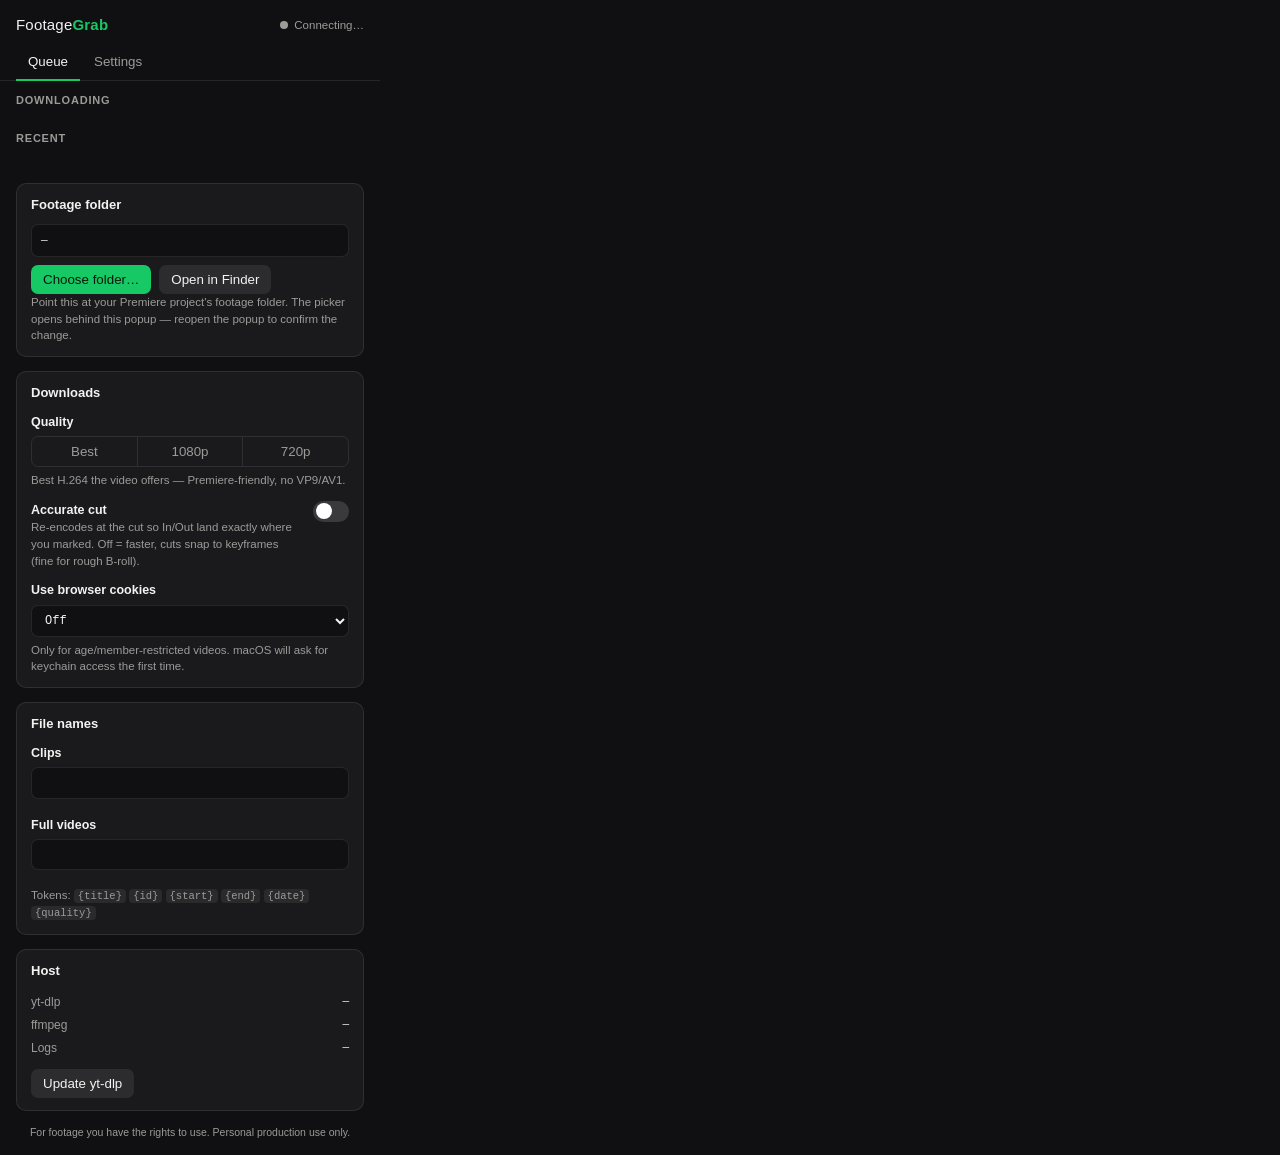
==== extension/popup/popup.html @ 8670ed6f "feat: FootageGrab MVP — mark In/Out on YouTube, grab clips to Premiere footage folder MV3 extension " ====
<!DOCTYPE html>
<html lang="en">
<head>
  <meta charset="utf-8">
  <title>FootageGrab</title>
  <link rel="stylesheet" href="popup.css">
</head>
<body>
  <header class="hdr">
    <div class="brand">Footage<b>Grab</b></div>
    <div class="host-status" id="host-status">
      <span class="dot" id="status-dot"></span>
      <span id="status-text">Connecting…</span>
    </div>
  </header>

  <nav class="tabs" role="tablist">
    <button class="tab active" data-tab="queue" role="tab">Queue</button>
    <button class="tab" data-tab="settings" role="tab">Settings</button>
  </nav>

  <main id="view-queue" class="view">
    <section>
      <h2>Downloading</h2>
      <div id="active-list" class="list"></div>
    </section>
    <section>
      <h2>Recent</h2>
      <div id="recent-list" class="list"></div>
    </section>
  </main>

  <main id="view-settings" class="view" hidden>
    <section id="setup-help" class="card card-warn" hidden>
      <div class="card-title">Host not reachable</div>
      <ol class="steps">
        <li>Run <code>install/install.sh</code> from the FootageGrab folder</li>
        <li>Quit the browser fully (⌘Q) and reopen it</li>
        <li>Reopen this popup</li>
      </ol>
    </section>

    <section class="card">
      <div class="card-title">Footage folder</div>
      <div class="folder-row">
        <code id="folder-path" class="folder-path">—</code>
      </div>
      <div class="row-actions">
        <button id="choose-folder" class="btn">Choose folder…</button>
        <button id="open-folder" class="btn btn-ghost">Open in Finder</button>
      </div>
      <p class="hint">Point this at your Premiere project's footage folder. The picker
      opens behind this popup — reopen the popup to confirm the change.</p>
    </section>

    <section class="card">
      <div class="card-title">Downloads</div>
      <div class="field">
        <label>Quality</label>
        <div class="seg" id="quality-seg">
          <button data-q="best">Best</button>
          <button data-q="1080">1080p</button>
          <button data-q="720">720p</button>
        </div>
        <p class="hint">Best H.264 the video offers — Premiere-friendly, no VP9/AV1.</p>
      </div>
      <div class="field field-row">
        <div>
          <label for="accurate-toggle">Accurate cut</label>
          <p class="hint">Re-encodes at the cut so In/Out land exactly where you marked.
          Off = faster, cuts snap to keyframes (fine for rough B-roll).</p>
        </div>
        <input type="checkbox" id="accurate-toggle" class="switch">
      </div>
      <div class="field">
        <label for="cookies-select">Use browser cookies</label>
        <select id="cookies-select">
          <option value="none">Off</option>
          <option value="chrome">Chrome</option>
          <option value="brave">Brave</option>
          <option value="chromium">Chromium</option>
          <option value="edge">Edge</option>
        </select>
        <p class="hint">Only for age/member-restricted videos. macOS will ask for
        keychain access the first time.</p>
      </div>
    </section>

    <section class="card">
      <div class="card-title">File names</div>
      <div class="field">
        <label for="tpl-segment">Clips</label>
        <input type="text" id="tpl-segment" spellcheck="false">
        <code class="preview" id="tpl-segment-preview"></code>
      </div>
      <div class="field">
        <label for="tpl-full">Full videos</label>
        <input type="text" id="tpl-full" spellcheck="false">
        <code class="preview" id="tpl-full-preview"></code>
      </div>
      <p class="hint">Tokens: <code>{title}</code> <code>{id}</code> <code>{start}</code>
      <code>{end}</code> <code>{date}</code> <code>{quality}</code></p>
    </section>

    <section class="card">
      <div class="card-title">Host</div>
      <div class="kv"><span>yt-dlp</span><code id="ytdlp-version">—</code></div>
      <div class="kv"><span>ffmpeg</span><code id="ffmpeg-version">—</code></div>
      <div class="kv"><span>Logs</span><code id="logs-path" class="wrap">—</code></div>
      <div class="row-actions">
        <button id="update-ytdlp" class="btn btn-ghost">Update yt-dlp</button>
      </div>
      <pre id="update-output" class="update-output" hidden></pre>
    </section>

    <p class="legal">For footage you have the rights to use. Personal production use only.</p>
  </main>

  <div id="save-tick" class="save-tick" hidden>Saved</div>

  <script type="module" src="popup.js"></script>
</body>
</html>
---- extension/popup/popup.css ----
/* FootageGrab popup — same design language as the player chrome:
   dark slate, monospace timecode, green In / amber Out accents. */

:root {
  --in: #17c964;
  --out: #f5a524;
  --bg: #101012;
  --panel: #1a1a1d;
  --line: rgba(255, 255, 255, 0.09);
  --text: #f2f2f0;
  --dim: #9b9b97;
  --danger: #ff5c77;
  --mono: "SF Mono", ui-monospace, Menlo, monospace;
}

* { box-sizing: border-box; margin: 0; padding: 0; }

body {
  width: 380px;
  max-height: 580px;
  overflow-y: auto;
  background: var(--bg);
  color: var(--text);
  font: 400 13px/1.45 Roboto, -apple-system, Arial, sans-serif;
}

/* ---- header ---- */

.hdr {
  display: flex;
  align-items: center;
  justify-content: space-between;
  padding: 14px 16px 10px;
}
.brand {
  font-size: 15px;
  font-weight: 400;
  letter-spacing: 0.2px;
}
.brand b { color: var(--in); font-weight: 700; }

.host-status {
  display: flex;
  align-items: center;
  gap: 6px;
  font-size: 11.5px;
  color: var(--dim);
}
.dot {
  width: 8px; height: 8px;
  border-radius: 50%;
  background: var(--dim);
}
.dot.ok { background: var(--in); box-shadow: 0 0 6px rgba(23, 201, 100, 0.6); }
.dot.down { background: var(--danger); }

/* ---- tabs ---- */

.tabs {
  display: flex;
  gap: 2px;
  padding: 0 16px;
  border-bottom: 1px solid var(--line);
}
.tab {
  background: none;
  border: none;
  color: var(--dim);
  font: 600 12.5px/1 inherit;
  font-family: inherit;
  padding: 8px 12px 10px;
  cursor: pointer;
  border-bottom: 2px solid transparent;
  margin-bottom: -1px;
}
.tab.active { color: var(--text); border-bottom-color: var(--in); }

/* ---- views ---- */

.view { padding: 12px 16px 16px; display: grid; gap: 14px; }
section h2 {
  font-size: 11px;
  font-weight: 700;
  text-transform: uppercase;
  letter-spacing: 0.8px;
  color: var(--dim);
  margin-bottom: 8px;
}

.card {
  background: var(--panel);
  border: 1px solid var(--line);
  border-radius: 10px;
  padding: 12px 14px;
}
.card-title { font-weight: 700; font-size: 13px; margin-bottom: 10px; }
.card-warn { border-color: rgba(245, 165, 36, 0.5); }
.card-warn .card-title { color: var(--out); }
.steps { padding-left: 18px; display: grid; gap: 4px; color: var(--dim); }
.steps code { color: var(--text); }

/* ---- queue lists ---- */

.list { display: grid; gap: 6px; }
.empty {
  color: var(--dim);
  font-size: 12.5px;
  padding: 14px 12px;
  background: var(--panel);
  border: 1px dashed var(--line);
  border-radius: 10px;
  text-align: center;
}

.job {
  background: var(--panel);
  border: 1px solid var(--line);
  border-radius: 10px;
  padding: 9px 12px;
  display: grid;
  gap: 3px;
}
.job-top { display: flex; align-items: center; gap: 8px; }
.job-title {
  flex: 1;
  font-weight: 600;
  font-size: 12.5px;
  white-space: nowrap;
  overflow: hidden;
  text-overflow: ellipsis;
}
.job-meta { font: 500 11px/1.4 var(--mono); color: var(--dim); }
.job-status { font-size: 11.5px; color: var(--dim); }
.job-status.ok { color: var(--in); }
.job-status.err { color: var(--danger); }

.bar {
  height: 3px;
  border-radius: 2px;
  background: rgba(255, 255, 255, 0.10);
  overflow: hidden;
  margin-top: 4px;
}
.bar-fill {
  height: 100%;
  background: linear-gradient(90deg, var(--in), var(--out));
  transition: width 0.3s ease;
}
.bar-indeterminate .bar-fill { width: 35%; animation: slide 1.2s ease-in-out infinite; }
@keyframes slide { 0% { margin-left: -35%; } 100% { margin-left: 100%; } }

/* ---- buttons & controls ---- */

.btn {
  font: 600 12px/1 inherit;
  font-family: inherit;
  background: var(--in);
  color: #08160d;
  border: none;
  border-radius: 7px;
  padding: 7px 12px;
  cursor: pointer;
}
.btn:hover { filter: brightness(1.1); }
.btn-ghost {
  background: rgba(255, 255, 255, 0.08);
  color: var(--text);
}
.btn-ghost:hover { background: rgba(255, 255, 255, 0.15); filter: none; }
.btn-mini {
  font: 600 11px/1 inherit;
  font-family: inherit;
  background: rgba(255, 255, 255, 0.08);
  color: var(--text);
  border: none;
  border-radius: 6px;
  padding: 5px 8px;
  cursor: pointer;
}
.btn-mini:hover { background: rgba(255, 255, 255, 0.15); }

.row-actions { display: flex; gap: 8px; margin-top: 8px; }

.field { display: grid; gap: 5px; margin-bottom: 12px; }
.field:last-child { margin-bottom: 0; }
.field-row {
  display: flex;
  align-items: flex-start;
  justify-content: space-between;
  gap: 12px;
}
.field label { font-weight: 600; font-size: 12.5px; }
.hint { color: var(--dim); font-size: 11.5px; line-height: 1.45; }
.hint code {
  font-family: var(--mono);
  font-size: 10.5px;
  background: rgba(255, 255, 255, 0.07);
  border-radius: 4px;
  padding: 1px 4px;
}

input[type="text"], select {
  background: var(--bg);
  border: 1px solid var(--line);
  border-radius: 7px;
  color: var(--text);
  font: 500 12px/1.3 var(--mono);
  padding: 7px 9px;
  width: 100%;
}
input[type="text"]:focus, select:focus { outline: 1px solid var(--in); }

.preview { font: 500 10.5px/1.4 var(--mono); color: var(--dim); word-break: break-all; }

.seg { display: flex; border: 1px solid var(--line); border-radius: 7px; overflow: hidden; }
.seg button {
  flex: 1;
  background: none;
  border: none;
  color: var(--dim);
  font: 600 12px/1 inherit;
  font-family: inherit;
  padding: 7px 0;
  cursor: pointer;
}
.seg button + button { border-left: 1px solid var(--line); }
.seg button.active { background: rgba(23, 201, 100, 0.15); color: var(--in); }

.switch {
  appearance: none;
  width: 36px; height: 21px;
  border-radius: 11px;
  background: rgba(255, 255, 255, 0.14);
  position: relative;
  cursor: pointer;
  flex-shrink: 0;
  transition: background 0.15s ease;
}
.switch::after {
  content: "";
  position: absolute;
  top: 2.5px; left: 3px;
  width: 16px; height: 16px;
  border-radius: 50%;
  background: #fff;
  transition: transform 0.15s ease;
}
.switch:checked { background: var(--in); }
.switch:checked::after { transform: translateX(14px); }

.folder-path {
  display: block;
  font: 500 11px/1.5 var(--mono);
  color: var(--text);
  background: var(--bg);
  border: 1px solid var(--line);
  border-radius: 7px;
  padding: 7px 9px;
  word-break: break-all;
}

.kv {
  display: flex;
  justify-content: space-between;
  gap: 10px;
  padding: 3px 0;
  font-size: 12px;
}
.kv span { color: var(--dim); }
.kv code { font: 500 11px/1.4 var(--mono); text-align: right; }
.kv code.wrap { word-break: break-all; }

.update-output {
  margin-top: 8px;
  font: 400 10.5px/1.5 var(--mono);
  color: var(--dim);
  background: var(--bg);
  border-radius: 7px;
  padding: 8px;
  white-space: pre-wrap;
  word-break: break-word;
  max-height: 120px;
  overflow-y: auto;
}

.legal { color: var(--dim); font-size: 10.5px; text-align: center; }

.save-tick {
  position: fixed;
  bottom: 12px;
  right: 14px;
  background: var(--in);
  color: #08160d;
  font: 700 11px/1 Roboto, Arial, sans-serif;
  border-radius: 6px;
  padding: 6px 10px;
  animation: fade 1.6s ease forwards;
}
@keyframes fade { 0%, 60% { opacity: 1; } 100% { opacity: 0; } }

@media (prefers-reduced-motion: reduce) {
  .bar-indeterminate .bar-fill { animation: none; }
}
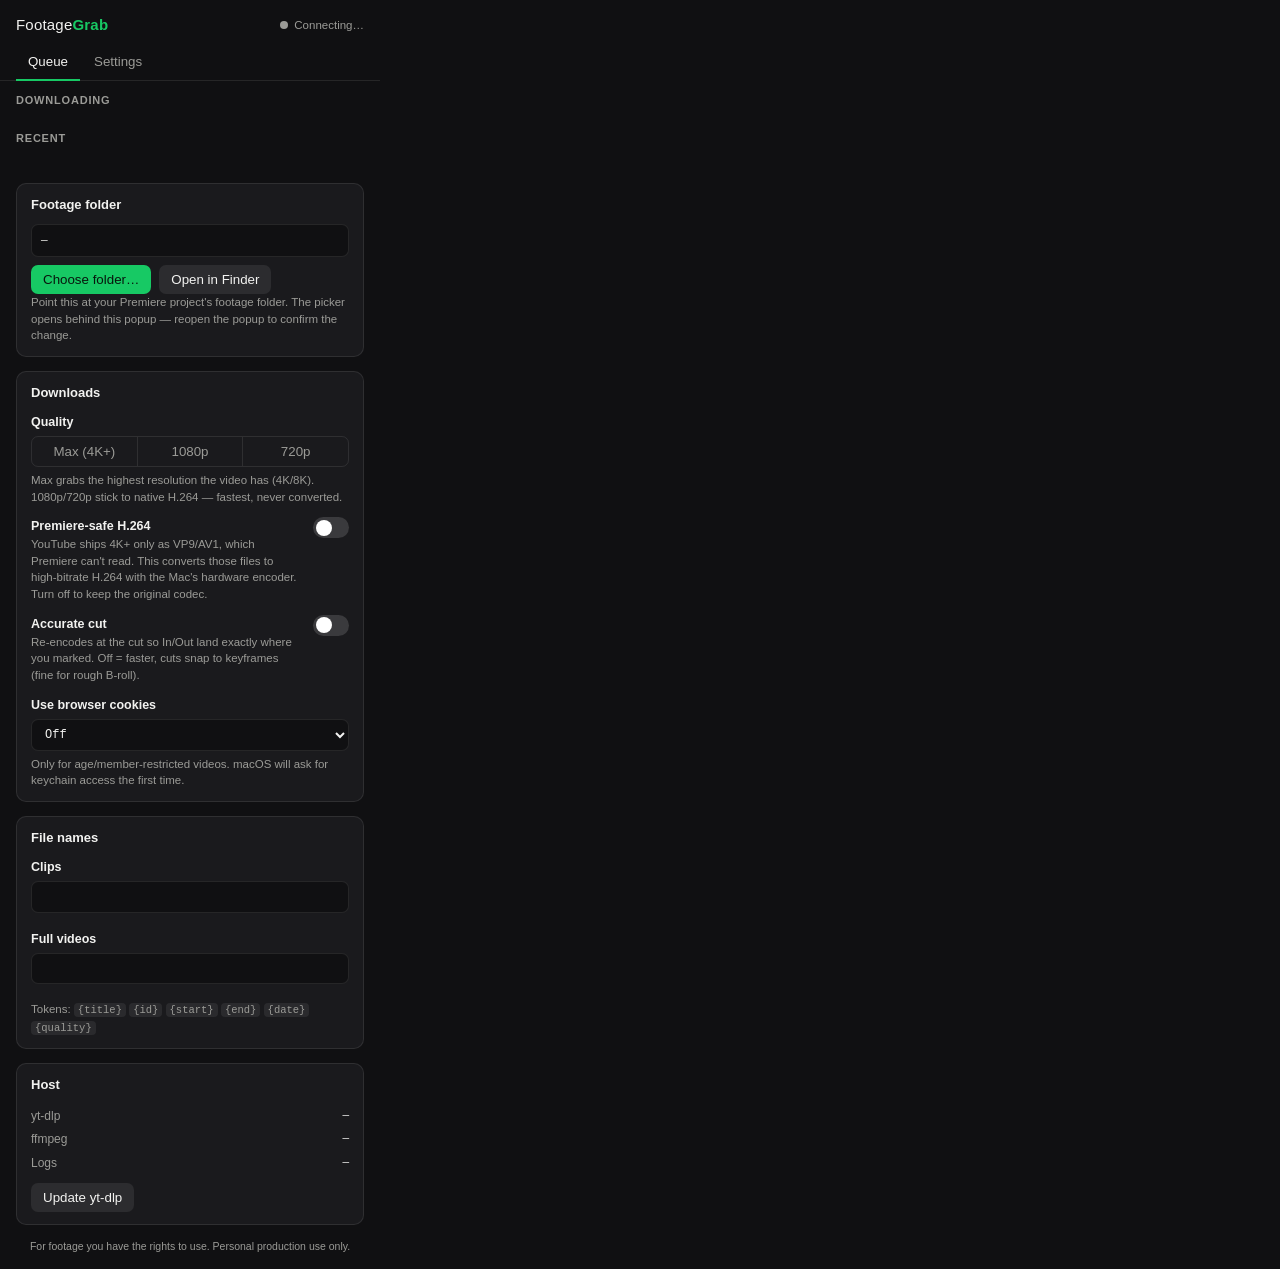
==== commit 7bbf17ab: "feat(quality): true 4K+ downloads with automatic Premiere-safe H.264 conversion Max quality tier tak" ====
--- a/extension/popup/popup.html
+++ b/extension/popup/popup.html
@@ -58,11 +58,21 @@
       <div class="field">
         <label>Quality</label>
         <div class="seg" id="quality-seg">
-          <button data-q="best">Best</button>
+          <button data-q="max">Max (4K+)</button>
           <button data-q="1080">1080p</button>
           <button data-q="720">720p</button>
         </div>
-        <p class="hint">Best H.264 the video offers — Premiere-friendly, no VP9/AV1.</p>
+        <p class="hint">Max grabs the highest resolution the video has (4K/8K).
+        1080p/720p stick to native H.264 — fastest, never converted.</p>
+      </div>
+      <div class="field field-row">
+        <div>
+          <label for="compat-toggle">Premiere-safe H.264</label>
+          <p class="hint">YouTube ships 4K+ only as VP9/AV1, which Premiere can't
+          read. This converts those files to high-bitrate H.264 with the Mac's
+          hardware encoder. Turn off to keep the original codec.</p>
+        </div>
+        <input type="checkbox" id="compat-toggle" class="switch">
       </div>
       <div class="field field-row">
         <div>
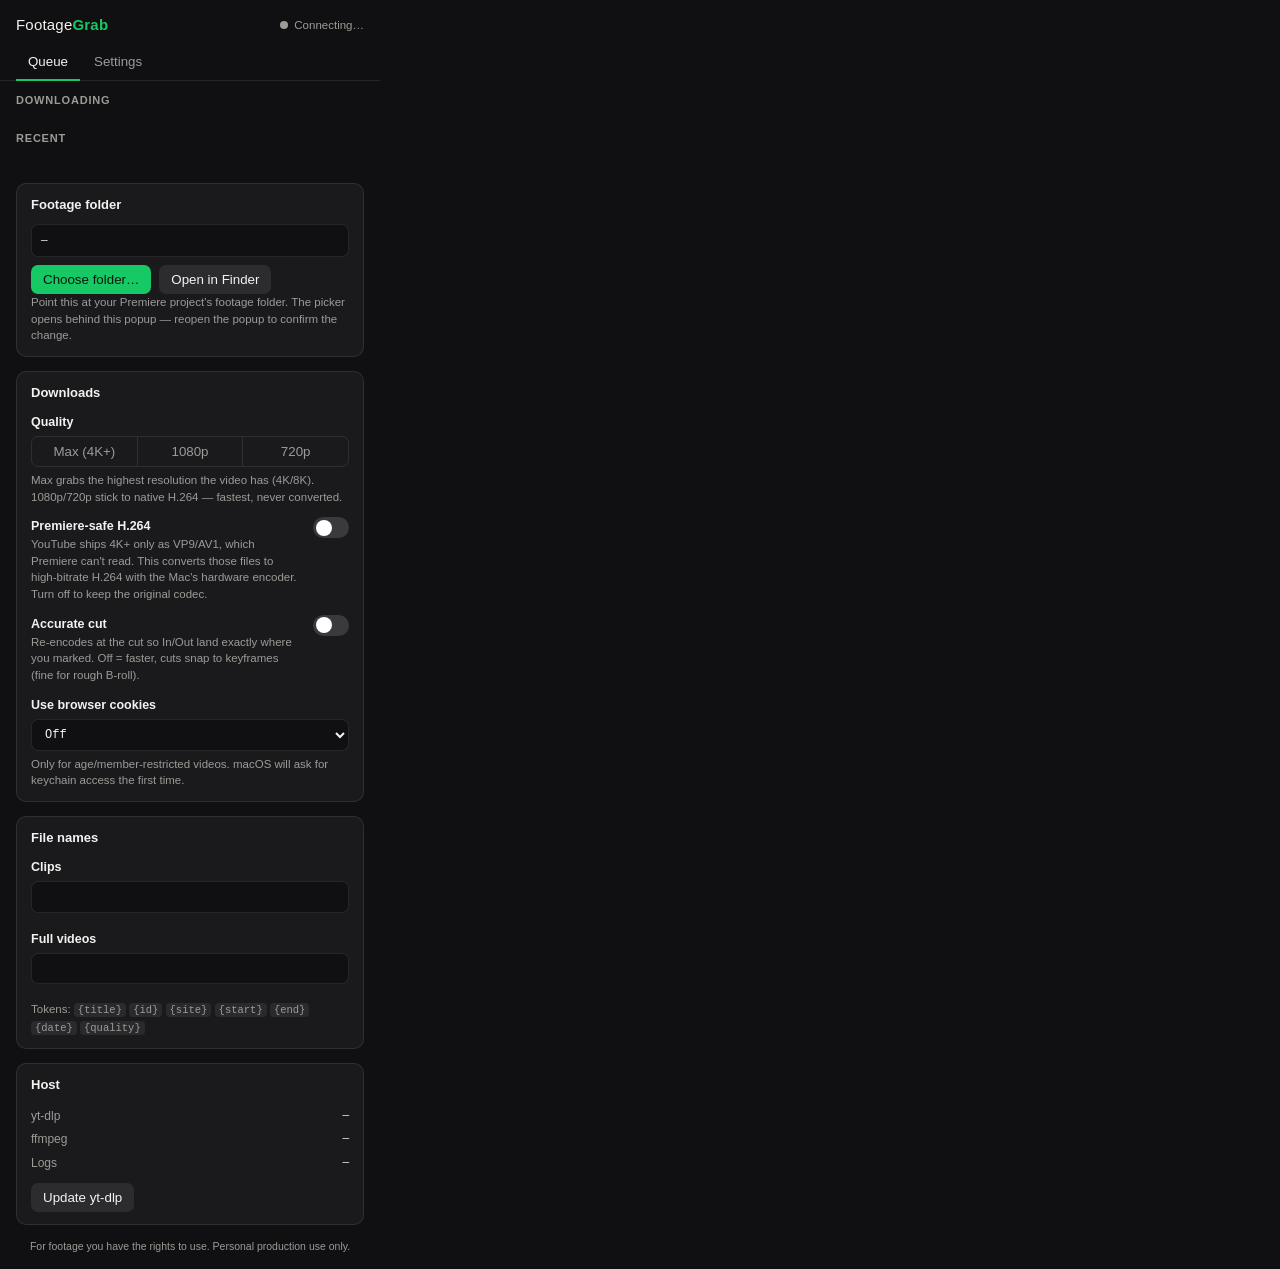
==== commit 86118358: "feat(multisite): one-click grabs from X, Reddit, TikTok, Instagram and any yt-dlp site Generic surfa" ====
--- a/extension/popup/popup.html
+++ b/extension/popup/popup.html
@@ -20,6 +20,15 @@
   </nav>
 
   <main id="view-queue" class="view">
+    <section id="grab-page" hidden>
+      <div class="grab-row">
+        <div class="grab-info">
+          <div class="grab-label">Grab this page</div>
+          <code id="grab-host" class="grab-host">—</code>
+        </div>
+        <button id="grab-page-btn" class="btn">Grab</button>
+      </div>
+    </section>
     <section>
       <h2>Downloading</h2>
       <div id="active-list" class="list"></div>
@@ -108,8 +117,8 @@
         <input type="text" id="tpl-full" spellcheck="false">
         <code class="preview" id="tpl-full-preview"></code>
       </div>
-      <p class="hint">Tokens: <code>{title}</code> <code>{id}</code> <code>{start}</code>
-      <code>{end}</code> <code>{date}</code> <code>{quality}</code></p>
+      <p class="hint">Tokens: <code>{title}</code> <code>{id}</code> <code>{site}</code>
+      <code>{start}</code> <code>{end}</code> <code>{date}</code> <code>{quality}</code></p>
     </section>
 
     <section class="card">
--- a/extension/popup/popup.css
+++ b/extension/popup/popup.css
@@ -99,6 +99,27 @@
 .steps { padding-left: 18px; display: grid; gap: 4px; color: var(--dim); }
 .steps code { color: var(--text); }
 
+/* ---- grab this page ---- */
+
+.grab-row {
+  display: flex;
+  align-items: center;
+  gap: 10px;
+  background: var(--panel);
+  border: 1px solid rgba(23, 201, 100, 0.35);
+  border-radius: 10px;
+  padding: 10px 12px;
+}
+.grab-info { flex: 1; min-width: 0; display: grid; gap: 2px; }
+.grab-label { font-weight: 700; font-size: 12.5px; }
+.grab-host {
+  font: 500 11px/1.3 var(--mono);
+  color: var(--dim);
+  white-space: nowrap;
+  overflow: hidden;
+  text-overflow: ellipsis;
+}
+
 /* ---- queue lists ---- */
 
 .list { display: grid; gap: 6px; }
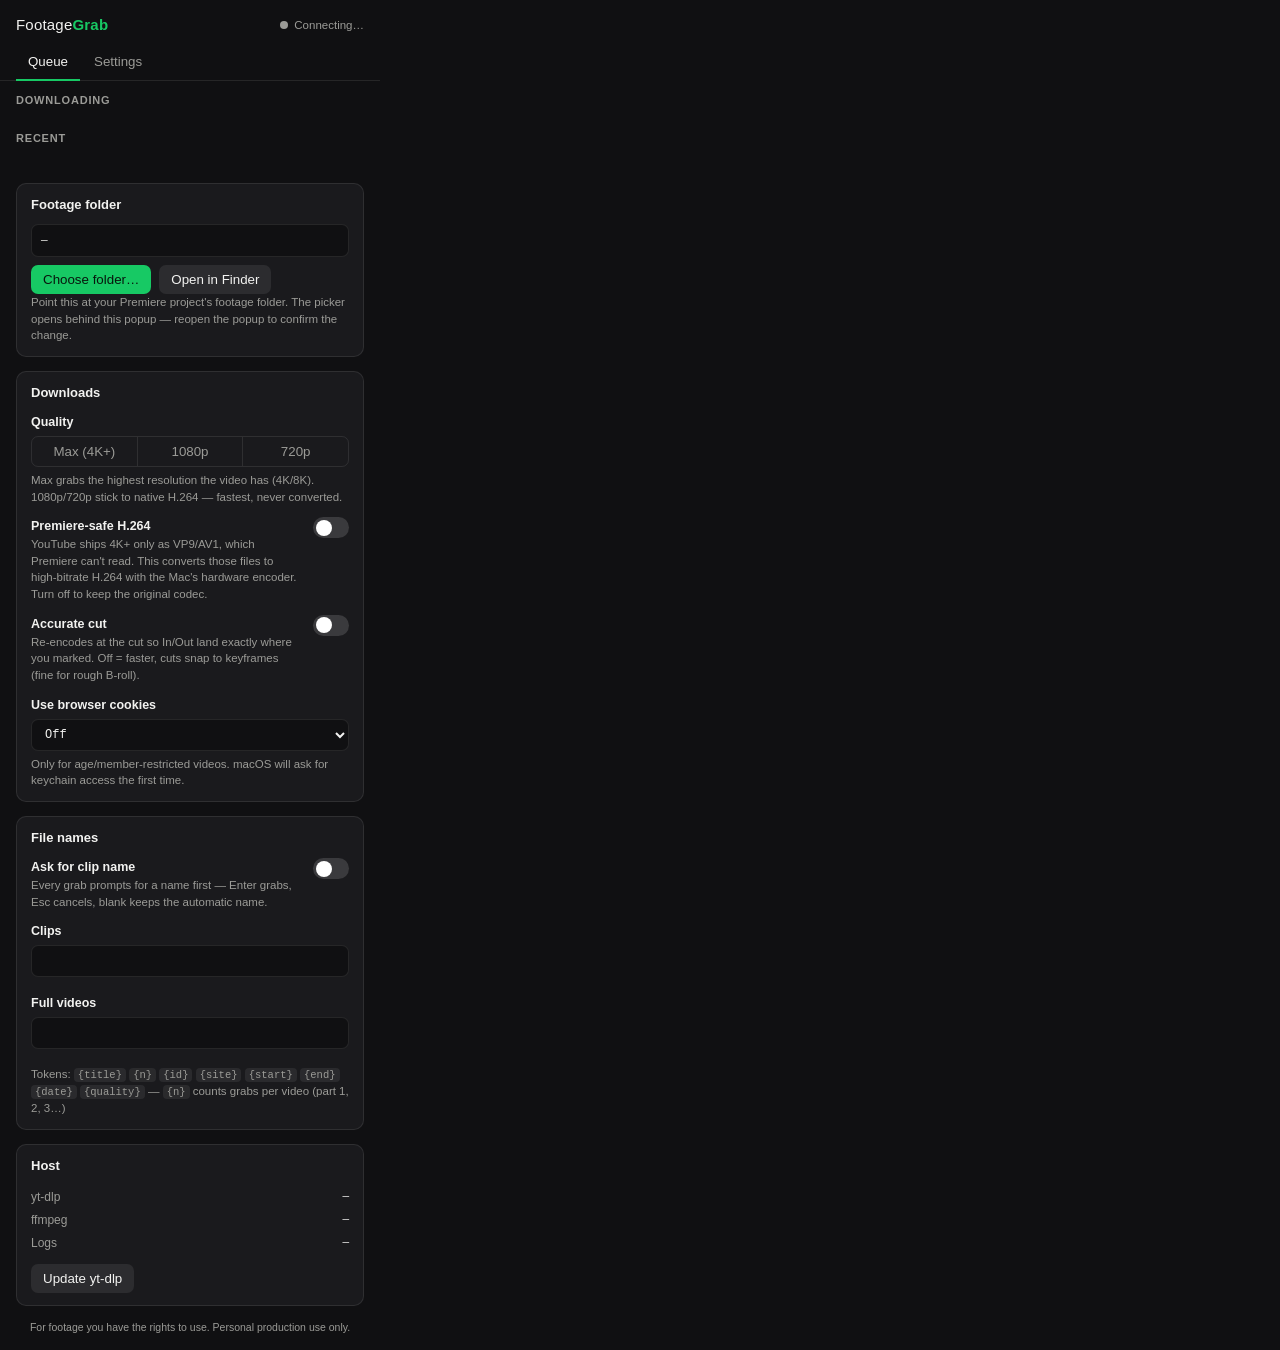
==== commit 45b29e39: "feat(naming): grab-time custom names, per-video part numbers, human filenames - 'Ask for clip name' " ====
--- a/extension/popup/popup.html
+++ b/extension/popup/popup.html
@@ -25,6 +25,8 @@
         <div class="grab-info">
           <div class="grab-label">Grab this page</div>
           <code id="grab-host" class="grab-host">—</code>
+          <input type="text" id="grab-name" placeholder="Clip name (optional)"
+                 spellcheck="false" hidden>
         </div>
         <button id="grab-page-btn" class="btn">Grab</button>
       </div>
@@ -107,6 +109,14 @@
 
     <section class="card">
       <div class="card-title">File names</div>
+      <div class="field field-row">
+        <div>
+          <label for="asknames-toggle">Ask for clip name</label>
+          <p class="hint">Every grab prompts for a name first — Enter grabs,
+          Esc cancels, blank keeps the automatic name.</p>
+        </div>
+        <input type="checkbox" id="asknames-toggle" class="switch">
+      </div>
       <div class="field">
         <label for="tpl-segment">Clips</label>
         <input type="text" id="tpl-segment" spellcheck="false">
@@ -117,8 +127,9 @@
         <input type="text" id="tpl-full" spellcheck="false">
         <code class="preview" id="tpl-full-preview"></code>
       </div>
-      <p class="hint">Tokens: <code>{title}</code> <code>{id}</code> <code>{site}</code>
-      <code>{start}</code> <code>{end}</code> <code>{date}</code> <code>{quality}</code></p>
+      <p class="hint">Tokens: <code>{title}</code> <code>{n}</code> <code>{id}</code>
+      <code>{site}</code> <code>{start}</code> <code>{end}</code> <code>{date}</code>
+      <code>{quality}</code> — <code>{n}</code> counts grabs per video (part 1, 2, 3…)</p>
     </section>
 
     <section class="card">
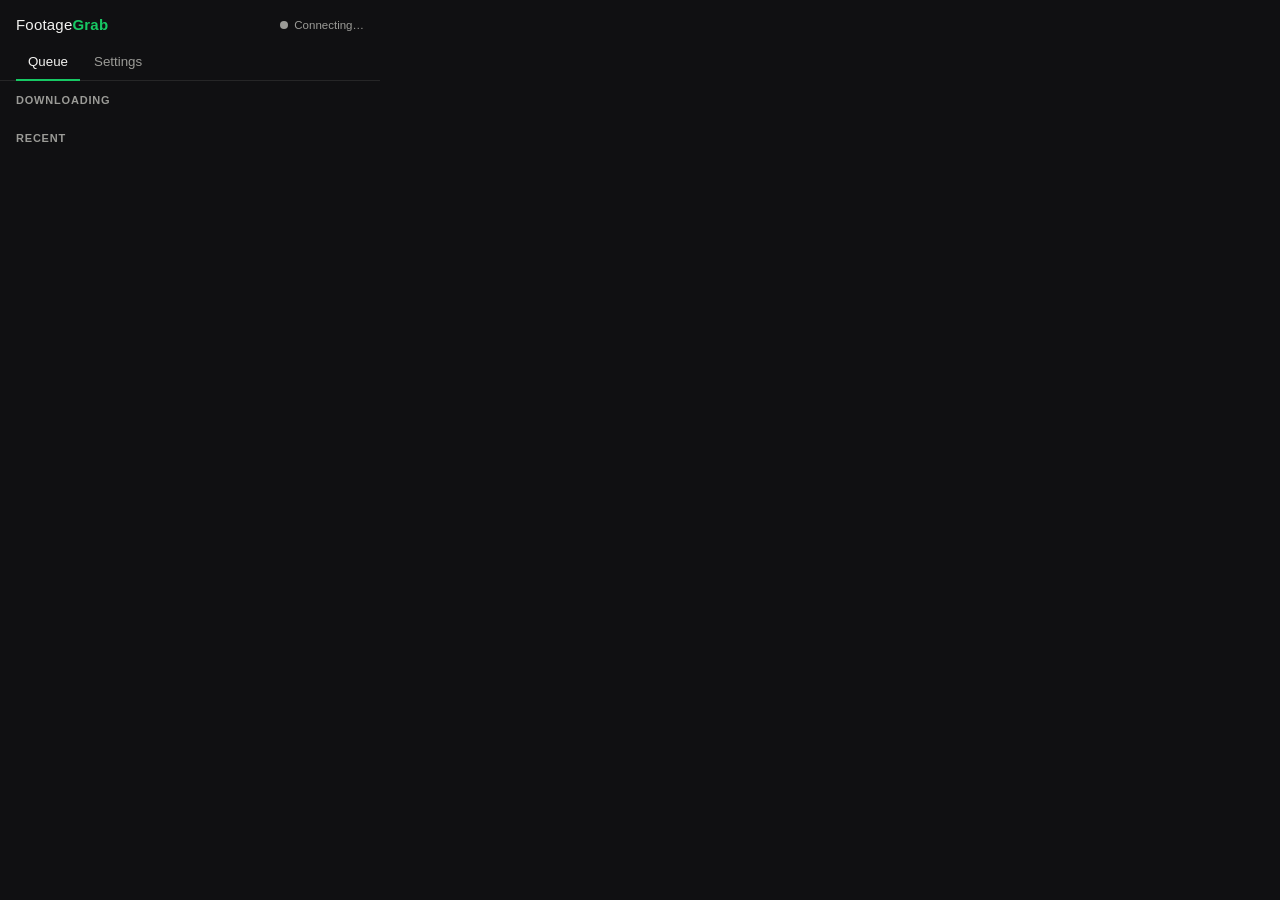
==== commit 8414fe7a: "feat(extension): pick the download destination from a saved list" ====
--- a/extension/popup/popup.html
+++ b/extension/popup/popup.html
@@ -52,16 +52,18 @@
     </section>
 
     <section class="card">
-      <div class="card-title">Footage folder</div>
+      <div class="card-title">Save to</div>
       <div class="folder-row">
-        <code id="folder-path" class="folder-path">—</code>
+        <select id="destination-select" class="folder-path"></select>
       </div>
       <div class="row-actions">
-        <button id="choose-folder" class="btn">Choose folder…</button>
+        <button id="add-destination" class="btn">Add folder…</button>
         <button id="open-folder" class="btn btn-ghost">Open in Finder</button>
+        <button id="remove-destination" class="btn btn-ghost">Remove</button>
       </div>
-      <p class="hint">Point this at your Premiere project's footage folder. The picker
-      opens behind this popup — reopen the popup to confirm the change.</p>
+      <p class="hint">Downloads go straight here — they are assembled out of sight
+      and appear only once complete, so a half-finished clip never reaches Dropbox
+      or Premiere. The picker opens behind this popup; reopen it to confirm.</p>
     </section>
 
     <section class="card">
--- a/extension/popup/popup.css
+++ b/extension/popup/popup.css
@@ -78,6 +78,9 @@
 /* ---- views ---- */
 
 .view { padding: 12px 16px 16px; display: grid; gap: 14px; }
+/* display:grid above would defeat the hidden attribute (author styles beat
+   the UA's [hidden] rule) — without this, both tabs render stacked */
+.view[hidden] { display: none; }
 section h2 {
   font-size: 11px;
   font-weight: 700;
@@ -123,6 +126,7 @@
 /* ---- queue lists ---- */
 
 .list { display: grid; gap: 6px; }
+.list > * { min-width: 0; } /* grid items refuse to shrink below content otherwise */
 .empty {
   color: var(--dim);
   font-size: 12.5px;
@@ -141,9 +145,12 @@
   display: grid;
   gap: 3px;
 }
-.job-top { display: flex; align-items: center; gap: 8px; }
+.job-top { display: flex; align-items: center; gap: 8px; min-width: 0; }
+.job-top .btn-mini { flex-shrink: 0; }
 .job-title {
   flex: 1;
+  min-width: 0; /* flex items won't shrink past content width — no min-width,
+                   no ellipsis, and long titles blow the popup out to 800px */
   font-weight: 600;
   font-size: 12.5px;
   white-space: nowrap;
